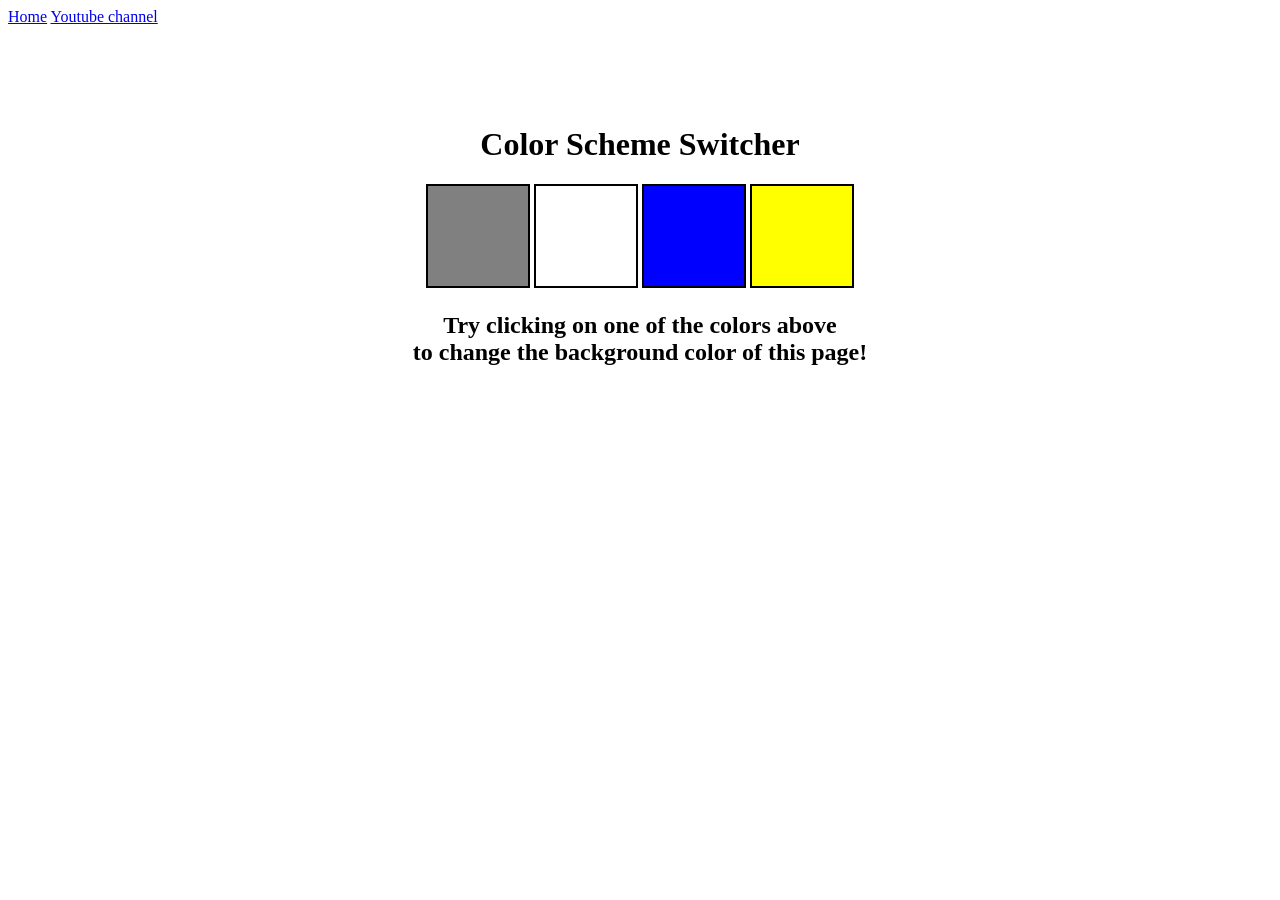
==== 1-colorChanger/index.html @ 313e2e4d "all basic requirements fulfilled" ====
<!DOCTYPE html>
<html lang="en">

<head>
    <meta charset="UTF-8" />
    <meta name="viewport" content="width=device-width, initial-scale=1.0" />
    <meta http-equiv="X-UA-Compatible" content="ie=edge" />
    <link rel="stylesheet" href="style.css" />
    <link rel="stylesheet" href="../styles.css" />
    <title>JavaScript Background Color Switcher</title>
</head>

<body>
    <nav>
        <a href="/" aria-current="page">Home</a>
        <a target="_blank" href="https://www.youtube.com/@chaiaurcode">Youtube channel</a>
    </nav>
    <div class="canvas">
        <!-- <a
        style="
          background-color: #fff;
          padding: 10px 30px;
          border-radius: 8px;
          color: #212121;
          text-decoration: none;
          border: 2px solid #212121;
        "
        href="../index.html"
        >Back to Home Page</a
      > -->
        <h1>Color Scheme Switcher</h1>
        <span class="button" id="grey"></span>
        <span class="button" id="white"></span>
        <span class="button" id="blue"></span>
        <span class="button" id="yellow"></span>
        <h2>
            Try clicking on one of the colors above
            <span>to change the background color of this page!</span>
        </h2>
    </div>
    <script src="chaiaurcode.js"></script>
</body>

</html>
---- 1-colorChanger/style.css ----
html {
    margin: 0;
}

span {
    display: block;
}

.canvas {
    margin: 100px auto 100px;
    width: 80%;
    text-align: center;
}

.button {
    width: 100px;
    height: 100px;
    border: solid black 2px;
    display: inline-block;
}

#grey {
    background: grey;
}

#white {
    background: white;
}

#blue {
    background: blue;
}

#yellow {
    background: yellow;
}
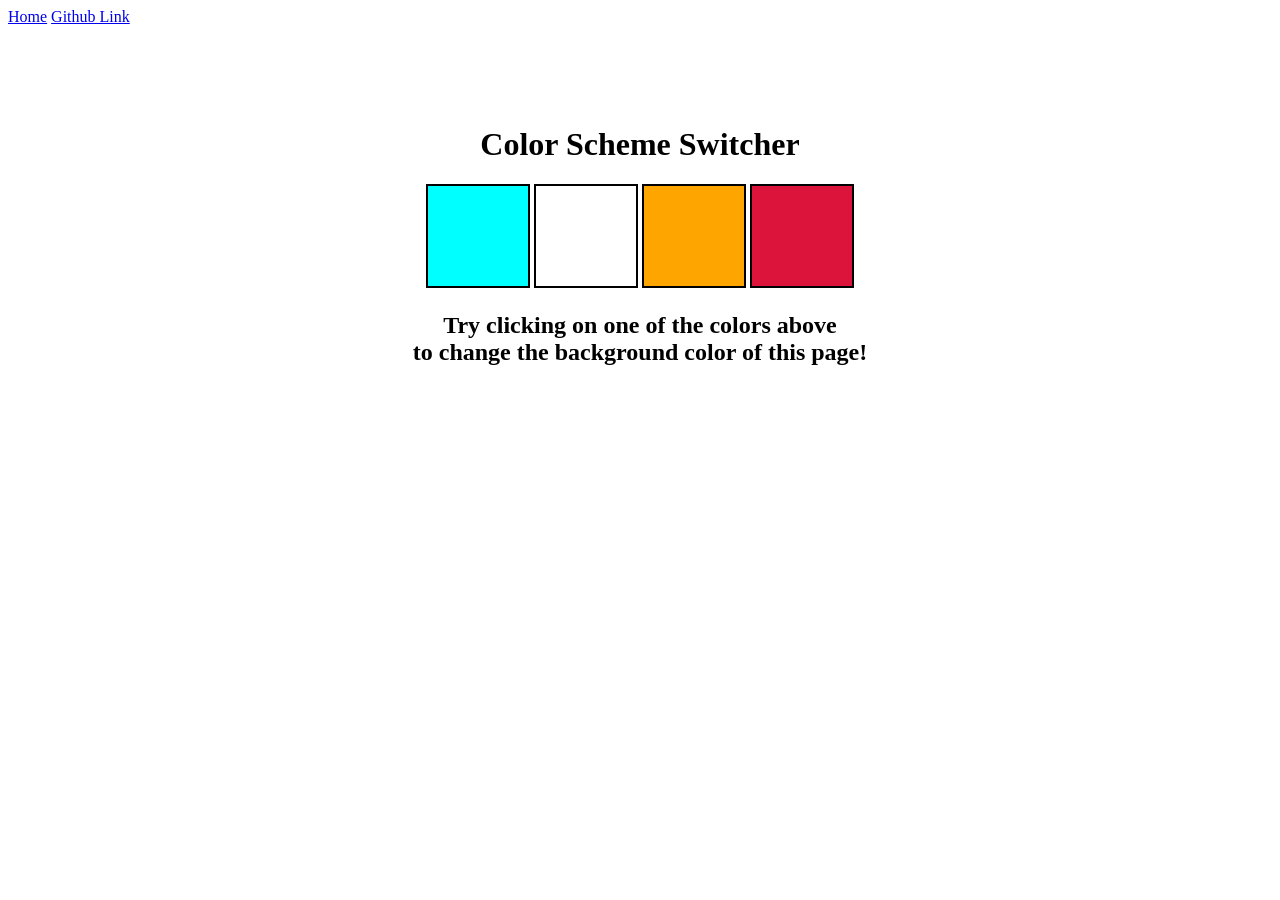
==== commit 2d60f6a7: "Project one done" ====
--- a/1-colorChanger/index.html
+++ b/1-colorChanger/index.html
@@ -13,7 +13,7 @@
 <body>
     <nav>
         <a href="/" aria-current="page">Home</a>
-        <a target="_blank" href="https://www.youtube.com/@chaiaurcode">Youtube channel</a>
+        <a target="_blank" href="https://github.com/tanishka786">Github Link</a>
     </nav>
     <div class="canvas">
         <!-- <a
@@ -29,16 +29,16 @@
         >Back to Home Page</a
       > -->
         <h1>Color Scheme Switcher</h1>
-        <span class="button" id="grey"></span>
+        <span class="button" id="cyan"></span>
         <span class="button" id="white"></span>
-        <span class="button" id="blue"></span>
-        <span class="button" id="yellow"></span>
+        <span class="button" id="orange"></span>
+        <span class="button" id="crimson"></span>
         <h2>
             Try clicking on one of the colors above
             <span>to change the background color of this page!</span>
         </h2>
     </div>
-    <script src="chaiaurcode.js"></script>
+    <script src="script.js"></script>
 </body>
 
 </html>
--- a/1-colorChanger/style.css
+++ b/1-colorChanger/style.css
@@ -19,18 +19,18 @@
     display: inline-block;
 }
 
-#grey {
-    background: grey;
+#cyan {
+    background: cyan;
 }
 
 #white {
     background: white;
 }
 
-#blue {
-    background: blue;
+#orange {
+    background: orange;
 }
 
-#yellow {
-    background: yellow;
+#crimson {
+    background: crimson;
 }
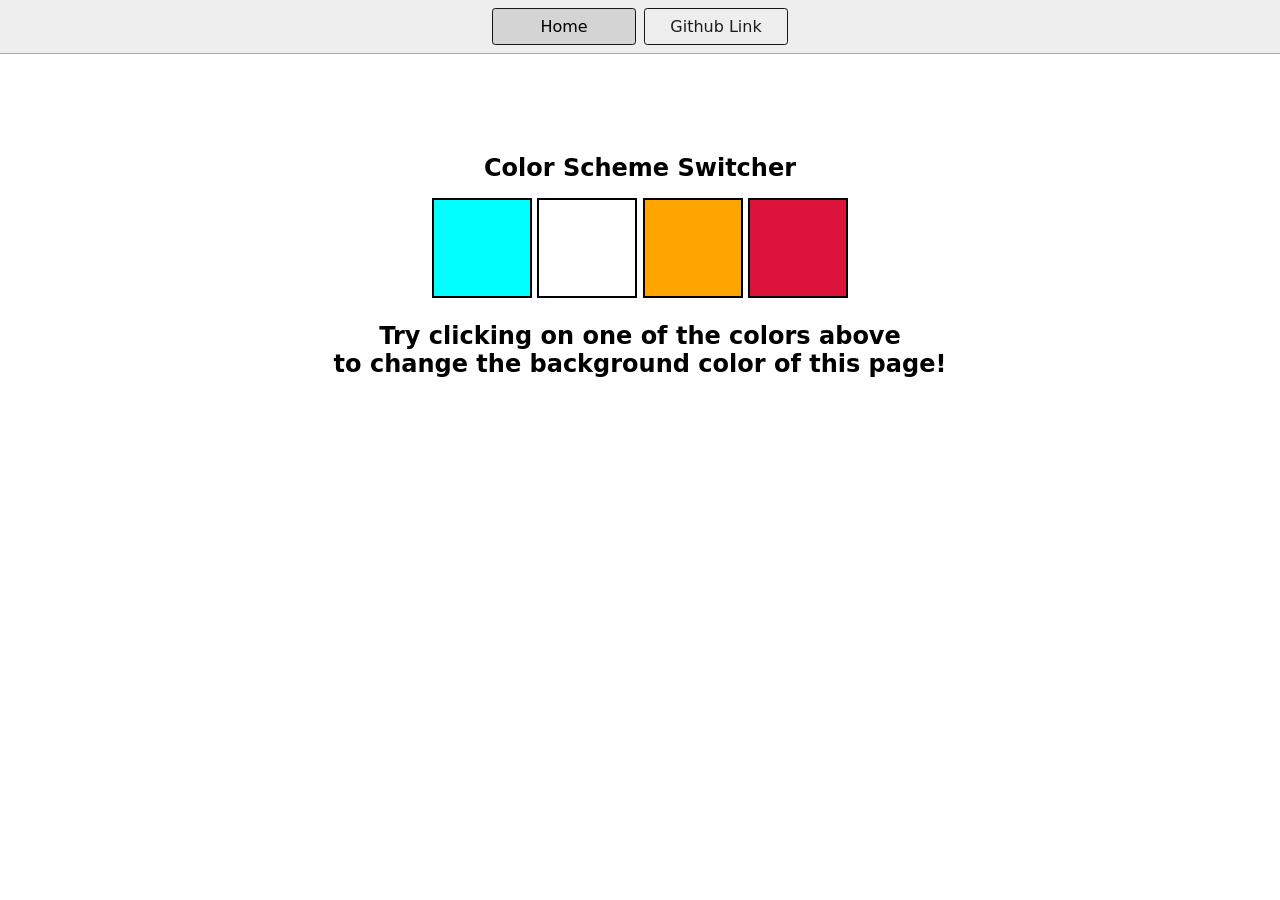
==== commit 27417da6: "made few changes" ====
--- a/1-colorChanger/index.html
+++ b/1-colorChanger/index.html
@@ -6,7 +6,7 @@
     <meta name="viewport" content="width=device-width, initial-scale=1.0" />
     <meta http-equiv="X-UA-Compatible" content="ie=edge" />
     <link rel="stylesheet" href="style.css" />
-    <link rel="stylesheet" href="../styles.css" />
+    <link rel="stylesheet" href="../style.css" />
     <title>JavaScript Background Color Switcher</title>
 </head>
 
--- a/style.css
+++ b/style.css
@@ -0,0 +1,61 @@
+* {
+    box-sizing: border-box;
+}
+
+body {
+    margin: 0;
+    font-family: system-ui, sans-serif;
+    color: black;
+    background-color: white;
+}
+
+nav {
+    display: flex;
+    flex-wrap: wrap;
+    align-items: center;
+    justify-content: center;
+    padding: 0.5rem;
+    gap: 0.5rem;
+    border-bottom: solid 1px #aaa;
+    background-color: #eee;
+}
+
+nav a {
+    display: inline-block;
+    min-width: 9rem;
+    padding: 0.5rem;
+    border-radius: 0.2rem;
+    border: solid 1px rgb(22, 22, 22);
+    text-align: center;
+    text-decoration: none;
+    color: #1b1b1b;
+}
+
+nav a[aria-current='page'] {
+    color: #000;
+    background-color: #d4d4d4;
+}
+
+main {
+    padding: 1rem;
+}
+
+h1 {
+    font-weight: bold;
+    font-size: 1.5rem;
+}
+
+.projects {
+    display: flex;
+    flex-direction: column;
+}
+
+.project-link {
+    background-color: #fff;
+    padding: 10px 30px;
+    border-radius: 8px;
+    color: #212121;
+    text-decoration: none;
+    border: 2px solid #212121;
+    margin-top: 5px;
+}
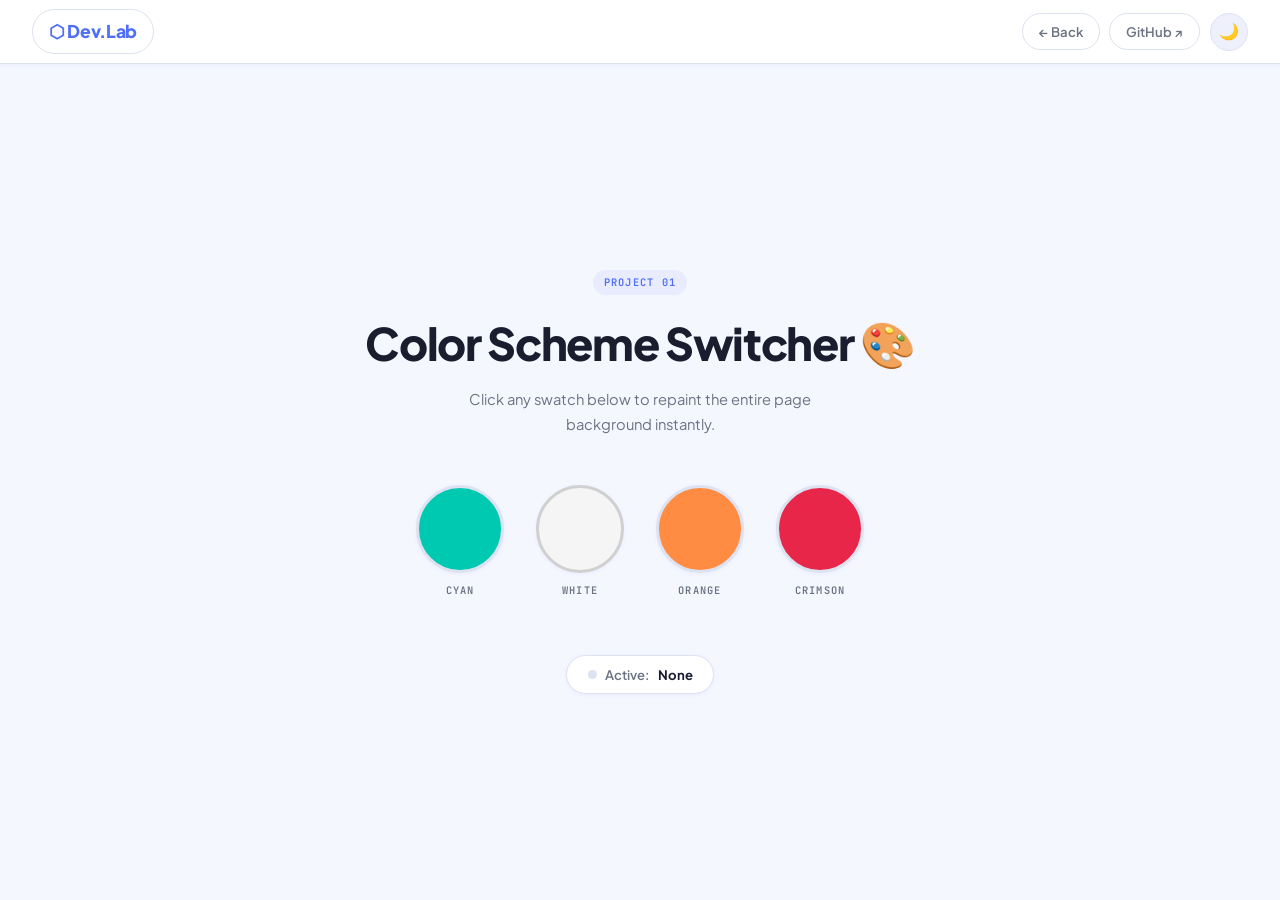
==== commit bbcd9461: "made few updates in code" ====
--- a/1-colorChanger/index.html
+++ b/1-colorChanger/index.html
@@ -1,44 +1,69 @@
 <!DOCTYPE html>
-<html lang="en">
+<html lang="en" data-theme="light">
 
 <head>
     <meta charset="UTF-8" />
     <meta name="viewport" content="width=device-width, initial-scale=1.0" />
-    <meta http-equiv="X-UA-Compatible" content="ie=edge" />
+    <link rel="stylesheet" href="../style.css" />
     <link rel="stylesheet" href="style.css" />
-    <link rel="stylesheet" href="../style.css" />
-    <title>JavaScript Background Color Switcher</title>
+    <title>Color Scheme Switcher</title>
 </head>
 
 <body>
     <nav>
-        <a href="/" aria-current="page">Home</a>
-        <a target="_blank" href="https://github.com/tanishka786">Github Link</a>
+        <a href="../index.html" class="nav-brand">⬡ Dev.Lab</a>
+        <div class="nav-links">
+            <a href="../index.html">← Back</a>
+            <a target="_blank" href="https://github.com/tanishka786">GitHub ↗</a>
+            <button class="theme-toggle" id="themeBtn" title="Toggle dark mode">🌙</button>
+        </div>
     </nav>
-    <div class="canvas">
-        <!-- <a
-        style="
-          background-color: #fff;
-          padding: 10px 30px;
-          border-radius: 8px;
-          color: #212121;
-          text-decoration: none;
-          border: 2px solid #212121;
-        "
-        href="../index.html"
-        >Back to Home Page</a
-      > -->
-        <h1>Color Scheme Switcher</h1>
-        <span class="button" id="cyan"></span>
-        <span class="button" id="white"></span>
-        <span class="button" id="orange"></span>
-        <span class="button" id="crimson"></span>
-        <h2>
-            Try clicking on one of the colors above
-            <span>to change the background color of this page!</span>
-        </h2>
+
+    <div class="page-wrap">
+        <span class="tag">Project 01</span>
+        <h1>Color Scheme Switcher 🎨</h1>
+        <p class="subtitle">Click any swatch below to repaint the entire page background instantly.</p>
+
+        <div class="palette">
+            <div class="swatch-wrap" data-color="#00c9b1" data-name="Cyan">
+                <span class="swatch" id="cyan"></span>
+                <span class="swatch-label">Cyan</span>
+            </div>
+            <div class="swatch-wrap" data-color="#f5f5f5" data-name="White">
+                <span class="swatch" id="white"></span>
+                <span class="swatch-label">White</span>
+            </div>
+            <div class="swatch-wrap" data-color="#ff8c42" data-name="Orange">
+                <span class="swatch" id="orange"></span>
+                <span class="swatch-label">Orange</span>
+            </div>
+            <div class="swatch-wrap" data-color="#e8264a" data-name="Crimson">
+                <span class="swatch" id="crimson"></span>
+                <span class="swatch-label">Crimson</span>
+            </div>
+        </div>
+
+        <div class="status-pill">
+            <span class="status-dot" id="status-dot"></span>
+            Active: <span id="current-color">None</span>
+        </div>
     </div>
+
     <script src="script.js"></script>
+    <script>
+        // Theme toggle
+        const btn = document.getElementById('themeBtn');
+        const html = document.documentElement;
+        const saved = localStorage.getItem('theme') || 'light';
+        html.setAttribute('data-theme', saved);
+        btn.textContent = saved === 'dark' ? '☀️' : '🌙';
+        btn.addEventListener('click', () => {
+            const next = html.getAttribute('data-theme') === 'dark' ? 'light' : 'dark';
+            html.setAttribute('data-theme', next);
+            localStorage.setItem('theme', next);
+            btn.textContent = next === 'dark' ? '☀️' : '🌙';
+        });
+    </script>
 </body>
 
 </html>
--- a/style.css
+++ b/style.css
@@ -1,61 +1,183 @@
-* {
-    box-sizing: border-box;
+/* ============================================================
+   GLOBAL SHARED STYLES — style.css
+   Light mode by default. Dark mode via [data-theme="dark"]
+   ============================================================ */
+
+@import url('https://fonts.googleapis.com/css2?family=Plus+Jakarta+Sans:wght@400;500;600;700;800&family=JetBrains+Mono:wght@400;600&display=swap');
+
+/* ── CSS Variables ── */
+:root {
+  --bg: #f5f7ff;
+  --surface: #ffffff;
+  --surface2: #eef1fb;
+  --border: #dde2f0;
+  --text: #1a1d2e;
+  --text-muted: #6b7280;
+  --accent: #4f6ef7;
+  --accent-light: #e8ecfe;
+  --accent-hover: #3a57e8;
+  --success: #10b981;
+  --warning: #f59e0b;
+  --danger: #ef4444;
+  --shadow-sm: 0 1px 4px rgba(79, 110, 247, 0.08);
+  --shadow-md: 0 4px 20px rgba(79, 110, 247, 0.12);
+  --shadow-lg: 0 8px 40px rgba(79, 110, 247, 0.16);
+  --radius: 14px;
+  --radius-sm: 8px;
+  --nav-height: 64px;
+  --font: 'Plus Jakarta Sans', sans-serif;
+  --font-mono: 'JetBrains Mono', monospace;
+  --transition: all 0.25s ease;
+}
+
+/* ── Dark Mode ── */
+[data-theme="dark"] {
+  --bg: #0f1117;
+  --surface: #1a1d2e;
+  --surface2: #232740;
+  --border: #2e3350;
+  --text: #e8eaf6;
+  --text-muted: #8b93b0;
+  --accent: #6b83f8;
+  --accent-light: #1e2240;
+  --accent-hover: #7d93ff;
+  --shadow-sm: 0 1px 4px rgba(0, 0, 0, 0.3);
+  --shadow-md: 0 4px 20px rgba(0, 0, 0, 0.4);
+  --shadow-lg: 0 8px 40px rgba(0, 0, 0, 0.5);
+}
+
+/* ── Reset ── */
+*,
+*::before,
+*::after {
+  box-sizing: border-box;
+  margin: 0;
+  padding: 0;
+}
+
+html {
+  scroll-behavior: smooth;
 }
 
 body {
-    margin: 0;
-    font-family: system-ui, sans-serif;
-    color: black;
-    background-color: white;
+  font-family: var(--font);
+  background-color: var(--bg);
+  color: var(--text);
+  min-height: 100vh;
+  transition: background-color 0.3s ease, color 0.3s ease;
+  line-height: 1.6;
 }
 
+/* ── NAV ── */
 nav {
-    display: flex;
-    flex-wrap: wrap;
-    align-items: center;
-    justify-content: center;
-    padding: 0.5rem;
-    gap: 0.5rem;
-    border-bottom: solid 1px #aaa;
-    background-color: #eee;
+  display: flex;
+  align-items: center;
+  justify-content: space-between;
+  padding: 0 2rem;
+  height: var(--nav-height);
+  background: var(--surface);
+  border-bottom: 1px solid var(--border);
+  box-shadow: var(--shadow-sm);
+  position: sticky;
+  top: 0;
+  z-index: 999;
+  transition: var(--transition);
+}
+
+.nav-brand {
+  font-size: 1.1rem;
+  font-weight: 800;
+  color: var(--accent);
+  text-decoration: none;
+  letter-spacing: -0.02em;
+  display: flex;
+  align-items: center;
+  gap: 0.4rem;
+}
+
+.nav-links {
+  display: flex;
+  align-items: center;
+  gap: 0.6rem;
 }
 
 nav a {
-    display: inline-block;
-    min-width: 9rem;
-    padding: 0.5rem;
-    border-radius: 0.2rem;
-    border: solid 1px rgb(22, 22, 22);
-    text-align: center;
-    text-decoration: none;
-    color: #1b1b1b;
+  display: inline-flex;
+  align-items: center;
+  padding: 0.45rem 1rem;
+  border-radius: 999px;
+  border: 1.5px solid var(--border);
+  text-decoration: none;
+  color: var(--text-muted);
+  font-size: 0.82rem;
+  font-weight: 600;
+  transition: var(--transition);
+  background: transparent;
 }
 
+nav a:hover,
 nav a[aria-current='page'] {
-    color: #000;
-    background-color: #d4d4d4;
+  color: var(--accent);
+  background: var(--accent-light);
+  border-color: var(--accent);
 }
 
-main {
-    padding: 1rem;
+/* ── Dark Mode Toggle Button ── */
+.theme-toggle {
+  display: inline-flex;
+  align-items: center;
+  justify-content: center;
+  width: 38px;
+  height: 38px;
+  border-radius: 50%;
+  border: 1.5px solid var(--border);
+  background: var(--surface2);
+  cursor: pointer;
+  font-size: 1rem;
+  color: var(--text-muted);
+  transition: var(--transition);
+  flex-shrink: 0;
 }
 
-h1 {
-    font-weight: bold;
-    font-size: 1.5rem;
+.theme-toggle:hover {
+  background: var(--accent-light);
+  border-color: var(--accent);
+  color: var(--accent);
 }
 
-.projects {
-    display: flex;
-    flex-direction: column;
+/* ── Utility ── */
+.tag {
+  display: inline-block;
+  font-family: var(--font-mono);
+  font-size: 0.65rem;
+  letter-spacing: 0.12em;
+  text-transform: uppercase;
+  color: var(--accent);
+  background: var(--accent-light);
+  padding: 0.25rem 0.7rem;
+  border-radius: 999px;
+  font-weight: 600;
+  margin-bottom: 0.75rem;
 }
 
-.project-link {
-    background-color: #fff;
-    padding: 10px 30px;
-    border-radius: 8px;
-    color: #212121;
-    text-decoration: none;
-    border: 2px solid #212121;
-    margin-top: 5px;
+
+.copyright {
+  width: 100%;
+  text-align: center;
+  padding: 25px 0;
+  background: #1a1c2f;
+  font-weight: 300;
+  margin-top: 20px;
+}
+
+.fa-solid.fa-heart {
+  color: crimson;
+}
+
+.fa-solid.fa-wand-magic-sparkles {
+  color: aqua;
+}
+
+.fa-regular.fa-hand-peace {
+  color: burlywood;
 }
--- a/1-colorChanger/style.css
+++ b/1-colorChanger/style.css
@@ -1,36 +1,127 @@
-html {
-    margin: 0;
-}
+/* ============================================================
+   COLOR CHANGER — style.css
+   Light mode default. Dark mode via [data-theme="dark"]
+   ============================================================ */
 
-span {
-    display: block;
-}
-
-.canvas {
-    margin: 100px auto 100px;
-    width: 80%;
+.page-wrap {
+    display: flex;
+    flex-direction: column;
+    align-items: center;
+    justify-content: center;
+    min-height: calc(100vh - 64px);
+    padding: 2rem;
     text-align: center;
 }
 
-.button {
-    width: 100px;
-    height: 100px;
-    border: solid black 2px;
-    display: inline-block;
+h1 {
+    font-size: clamp(1.8rem, 4vw, 2.8rem);
+    font-weight: 800;
+    letter-spacing: -0.03em;
+    color: var(--text);
+    margin-bottom: 0.5rem;
 }
 
+.subtitle {
+    color: var(--text-muted);
+    font-size: 0.92rem;
+    max-width: 360px;
+    line-height: 1.7;
+    margin-bottom: 3rem;
+}
+
+/* ── Swatch palette ── */
+.palette {
+    display: flex;
+    gap: 2rem;
+    flex-wrap: wrap;
+    justify-content: center;
+    margin-bottom: 1rem;
+}
+
+.swatch-wrap {
+    display: flex;
+    flex-direction: column;
+    align-items: center;
+    gap: 0.6rem;
+    cursor: pointer;
+}
+
+.swatch {
+    width: 88px;
+    height: 88px;
+    border-radius: 50%;
+    border: 3px solid var(--border);
+    cursor: pointer;
+    transition: all 0.28s ease;
+    box-shadow: var(--shadow-sm);
+    position: relative;
+}
+
+.swatch:hover {
+    transform: scale(1.12) translateY(-5px);
+    box-shadow: 0 12px 28px rgba(0, 0, 0, 0.18);
+    border-color: transparent;
+}
+
+.swatch.active {
+    border-color: var(--accent);
+    box-shadow: 0 0 0 4px var(--accent-light), 0 8px 24px rgba(0, 0, 0, 0.14);
+    transform: scale(1.08) translateY(-4px);
+}
+
+.swatch-label {
+    font-family: var(--font-mono);
+    font-size: 0.65rem;
+    letter-spacing: 0.12em;
+    text-transform: uppercase;
+    color: var(--text-muted);
+    font-weight: 600;
+}
+
+/* swatch colors */
 #cyan {
-    background: cyan;
+    background: #00c9b1;
 }
 
 #white {
-    background: white;
+    background: #f5f5f5;
+    border-color: #d0d0d0;
 }
 
 #orange {
-    background: orange;
+    background: #ff8c42;
 }
 
 #crimson {
-    background: crimson;
+    background: #e8264a;
+}
+
+/* ── Status pill ── */
+.status-pill {
+    margin-top: 2.5rem;
+    display: inline-flex;
+    align-items: center;
+    gap: 0.5rem;
+    padding: 0.5rem 1.3rem;
+    background: var(--surface);
+    border: 1.5px solid var(--border);
+    border-radius: 999px;
+    font-size: 0.82rem;
+    font-weight: 600;
+    color: var(--text-muted);
+    box-shadow: var(--shadow-sm);
+    transition: all 0.3s ease;
+}
+
+.status-dot {
+    width: 9px;
+    height: 9px;
+    border-radius: 50%;
+    background: var(--border);
+    transition: background 0.3s ease;
+}
+
+#current-color {
+    color: var(--text);
+    font-weight: 700;
 }
